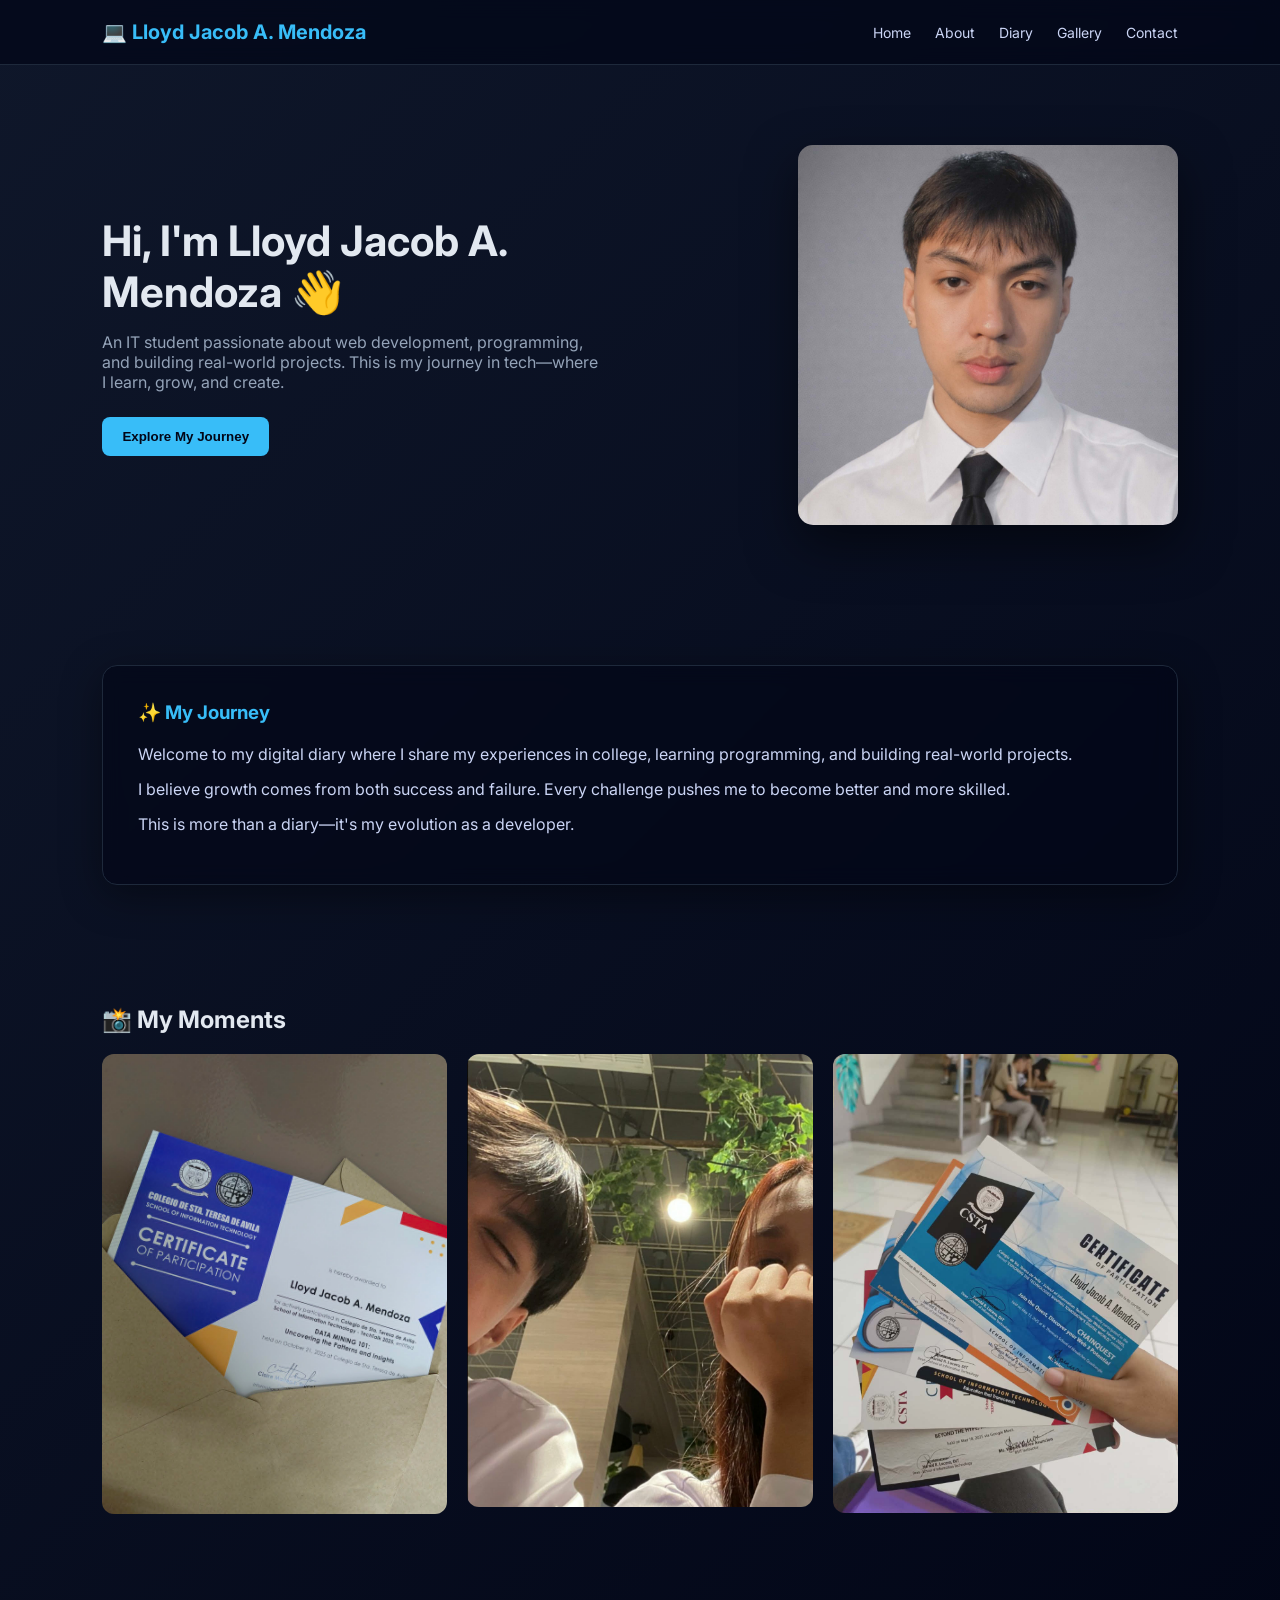
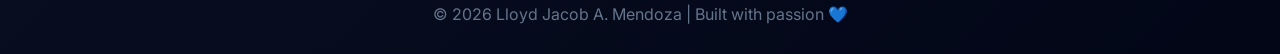
==== index.html @ c48d17a6 "Add files via upload" ====
<!DOCTYPE html>
<html lang="en">
<head>
<meta charset="UTF-8">
<title>Lloyd Jacob A. Mendoza | Portfolio</title>

<link href="https://fonts.googleapis.com/css2?family=Inter:wght@300;400;600;700&display=swap" rel="stylesheet">

<style>
* {
    margin: 0;
    padding: 0;
    box-sizing: border-box;
}

body {
    font-family: 'Inter', sans-serif;
    background: linear-gradient(135deg, #0f172a, #020617);
    color: #e2e8f0;
}

/* HEADER */
header {
    display: flex;
    justify-content: space-between;
    align-items: center;
    padding: 20px 8%;
    backdrop-filter: blur(10px);
    background: rgba(2,6,23,0.7);
    border-bottom: 1px solid #1e293b;
    position: sticky;
    top: 0;
}

header h1 {
    font-size: 20px;
    color: #38bdf8;
    font-weight: 700;
}

nav a {
    color: #cbd5f5;
    margin-left: 20px;
    text-decoration: none;
    font-size: 14px;
    transition: 0.3s;
}

nav a:hover {
    color: #38bdf8;
}

/* HERO */
.hero {
    display: flex;
    align-items: center;
    justify-content: space-between;
    padding: 80px 8%;
    gap: 40px;
}

.hero-text {
    max-width: 500px;
}

.hero h2 {
    font-size: 42px;
    margin-bottom: 15px;
}

.hero p {
    color: #94a3b8;
    margin-bottom: 25px;
}

.hero button {
    padding: 12px 20px;
    border: none;
    background: #38bdf8;
    color: #020617;
    border-radius: 8px;
    cursor: pointer;
    font-weight: 600;
    transition: 0.3s;
}

.hero button:hover {
    background: #0ea5e9;
}

/* IMAGE */
.hero img {
    width: 380px;
    border-radius: 15px;
    box-shadow: 0 20px 50px rgba(0,0,0,0.5);
}

/* SECTION */
.section {
    padding: 60px 8%;
}

/* CARD */
.card {
    background: rgba(2,6,23,0.6);
    border: 1px solid #1e293b;
    border-radius: 15px;
    padding: 35px;
    box-shadow: 0 10px 40px rgba(0,0,0,0.4);
    backdrop-filter: blur(10px);
}

.card h3 {
    margin-bottom: 20px;
    color: #38bdf8;
}

.card p {
    margin-bottom: 15px;
    color: #cbd5f5;
}

/* GALLERY */
.gallery {
    display: grid;
    grid-template-columns: repeat(auto-fit, minmax(250px, 1fr));
    gap: 20px;
}

.gallery img {
    width: 100%;
    border-radius: 12px;
    transition: 0.3s;
}

.gallery img:hover {
    transform: scale(1.05);
}

/* FOOTER */
footer {
    text-align: center;
    padding: 30px;
    color: #64748b;
}

/* RESPONSIVE */
@media (max-width: 900px) {
    .hero {
        flex-direction: column;
        text-align: center;
    }

    .hero img {
        width: 100%;
        max-width: 300px;
    }
}
</style>
</head>

<body>

<header>
    <h1>💻 Lloyd Jacob A. Mendoza</h1>
    <nav>
        <a href="index.html">Home</a>
        <a href="about.html">About</a>
        <a href="diary.html">Diary</a>
        <a href="galley.html">Gallery</a>
        <a href="contact.html">Contact</a>
    </nav>
</header>

<!-- HERO -->
<section class="hero">
    <div class="hero-text">
        <h2>Hi, I'm Lloyd Jacob A. Mendoza 👋</h2>
        <p>
            An IT student passionate about web development, programming, and building real-world projects.
            This is my journey in tech—where I learn, grow, and create.
        </p>

        <!-- You can change link later -->
        <a href="diary.html">
            <button>Explore My Journey</button>
        </a>
    </div>

    <img src="me1x1.jpg" alt="My Photo">
</section>

<!-- JOURNEY -->
<section class="section">
    <div class="card">
        <h3>✨ My Journey</h3>
        <p>
            Welcome to my digital diary where I share my experiences in college,
            learning programming, and building real-world projects.
        </p>
        <p>
            I believe growth comes from both success and failure. Every challenge
            pushes me to become better and more skilled.
        </p>
        <p>
            This is more than a diary—it's my evolution as a developer.
        </p>
    </div>
</section>

<!-- GALLERY -->
<section class="section">
    <h2 style="margin-bottom:20px;">📸 My Moments</h2>

    <div class="gallery">
        <img src="datamining.jpg">
        <img src="gf2.jpg">
        <img src="5cert.jpg">
    </div>
</section>

<footer>
    © 2026 Lloyd Jacob A. Mendoza | Built with passion 💙
</footer>

</body>
</html>
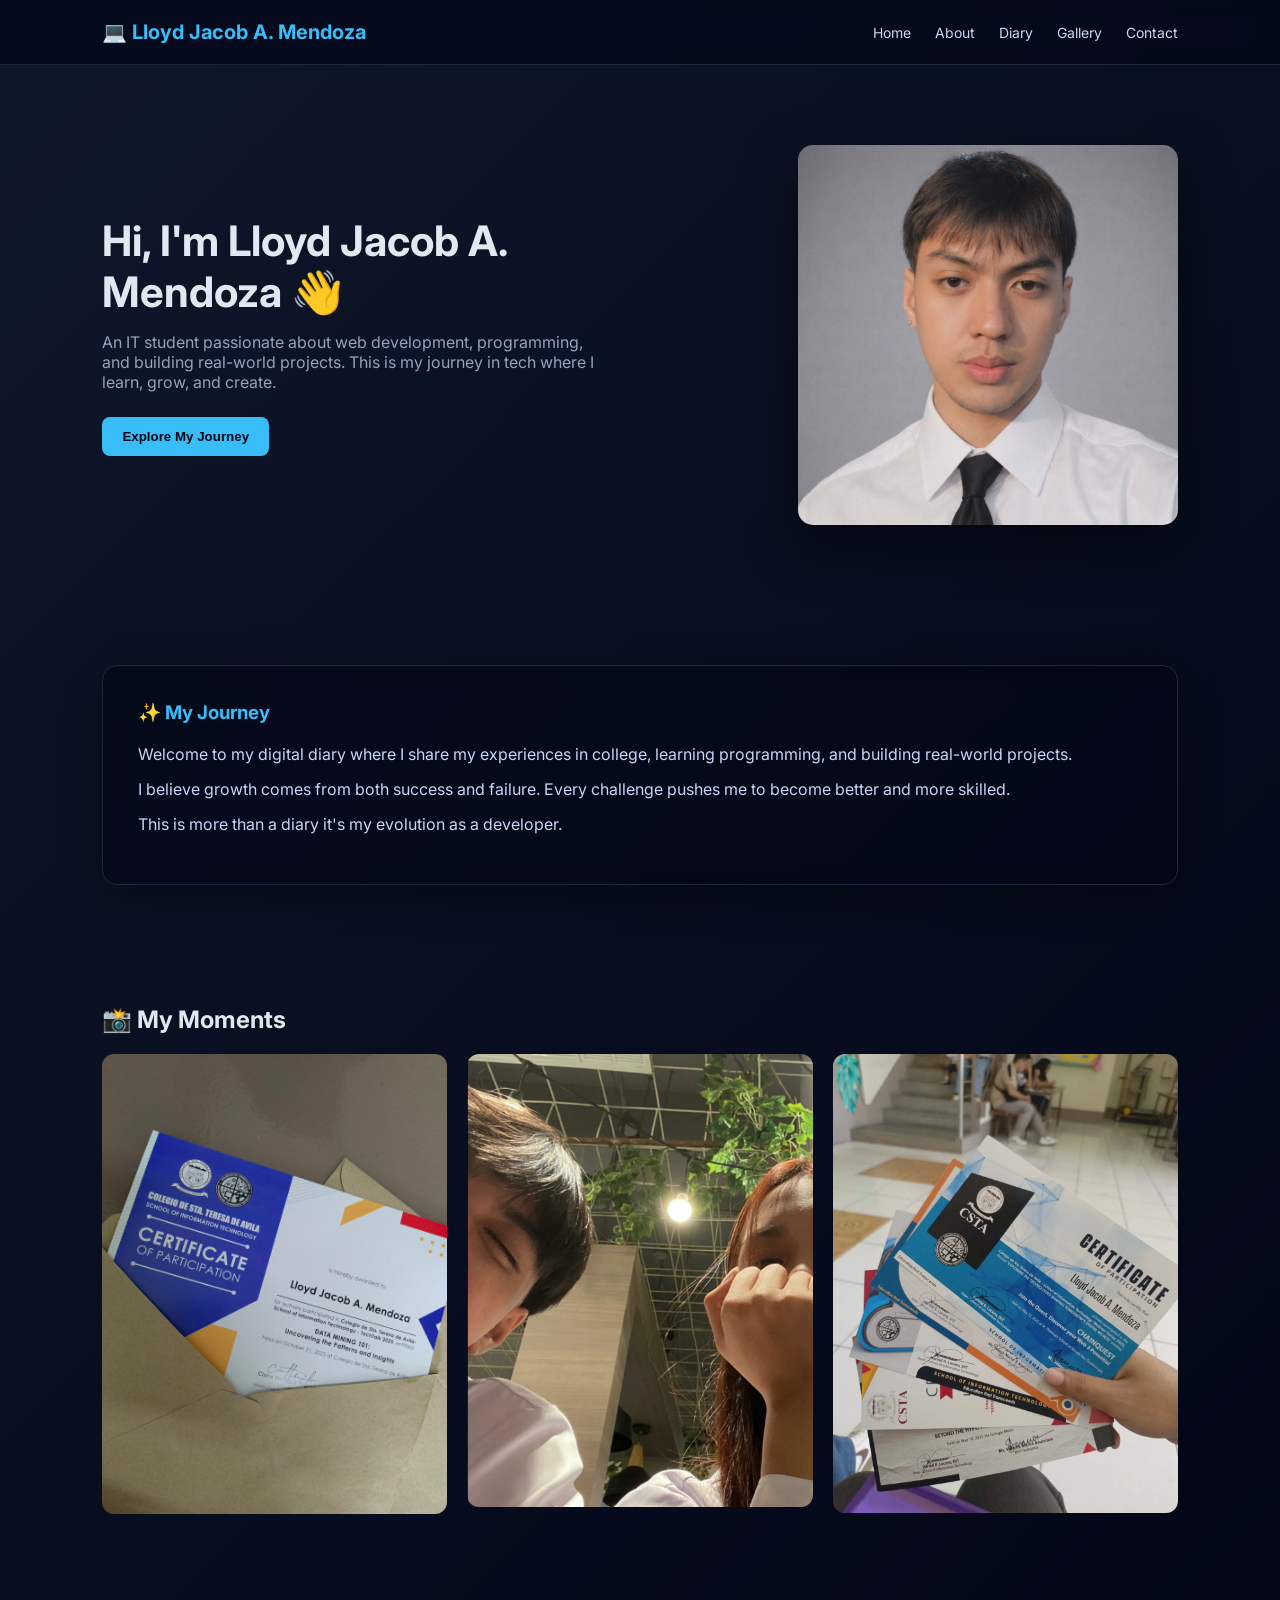
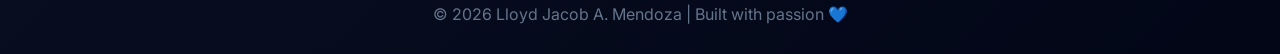
==== commit 456df38a: "index.html" ====
--- a/index.html
+++ b/index.html
@@ -178,7 +178,7 @@
         <h2>Hi, I'm Lloyd Jacob A. Mendoza 👋</h2>
         <p>
             An IT student passionate about web development, programming, and building real-world projects.
-            This is my journey in tech—where I learn, grow, and create.
+            This is my journey in tech where I learn, grow, and create.
         </p>
 
         <!-- You can change link later -->
@@ -203,7 +203,7 @@
             pushes me to become better and more skilled.
         </p>
         <p>
-            This is more than a diary—it's my evolution as a developer.
+            This is more than a diary it's my evolution as a developer.
         </p>
     </div>
 </section>
@@ -224,4 +224,4 @@
 </footer>
 
 </body>
-</html>+</html>
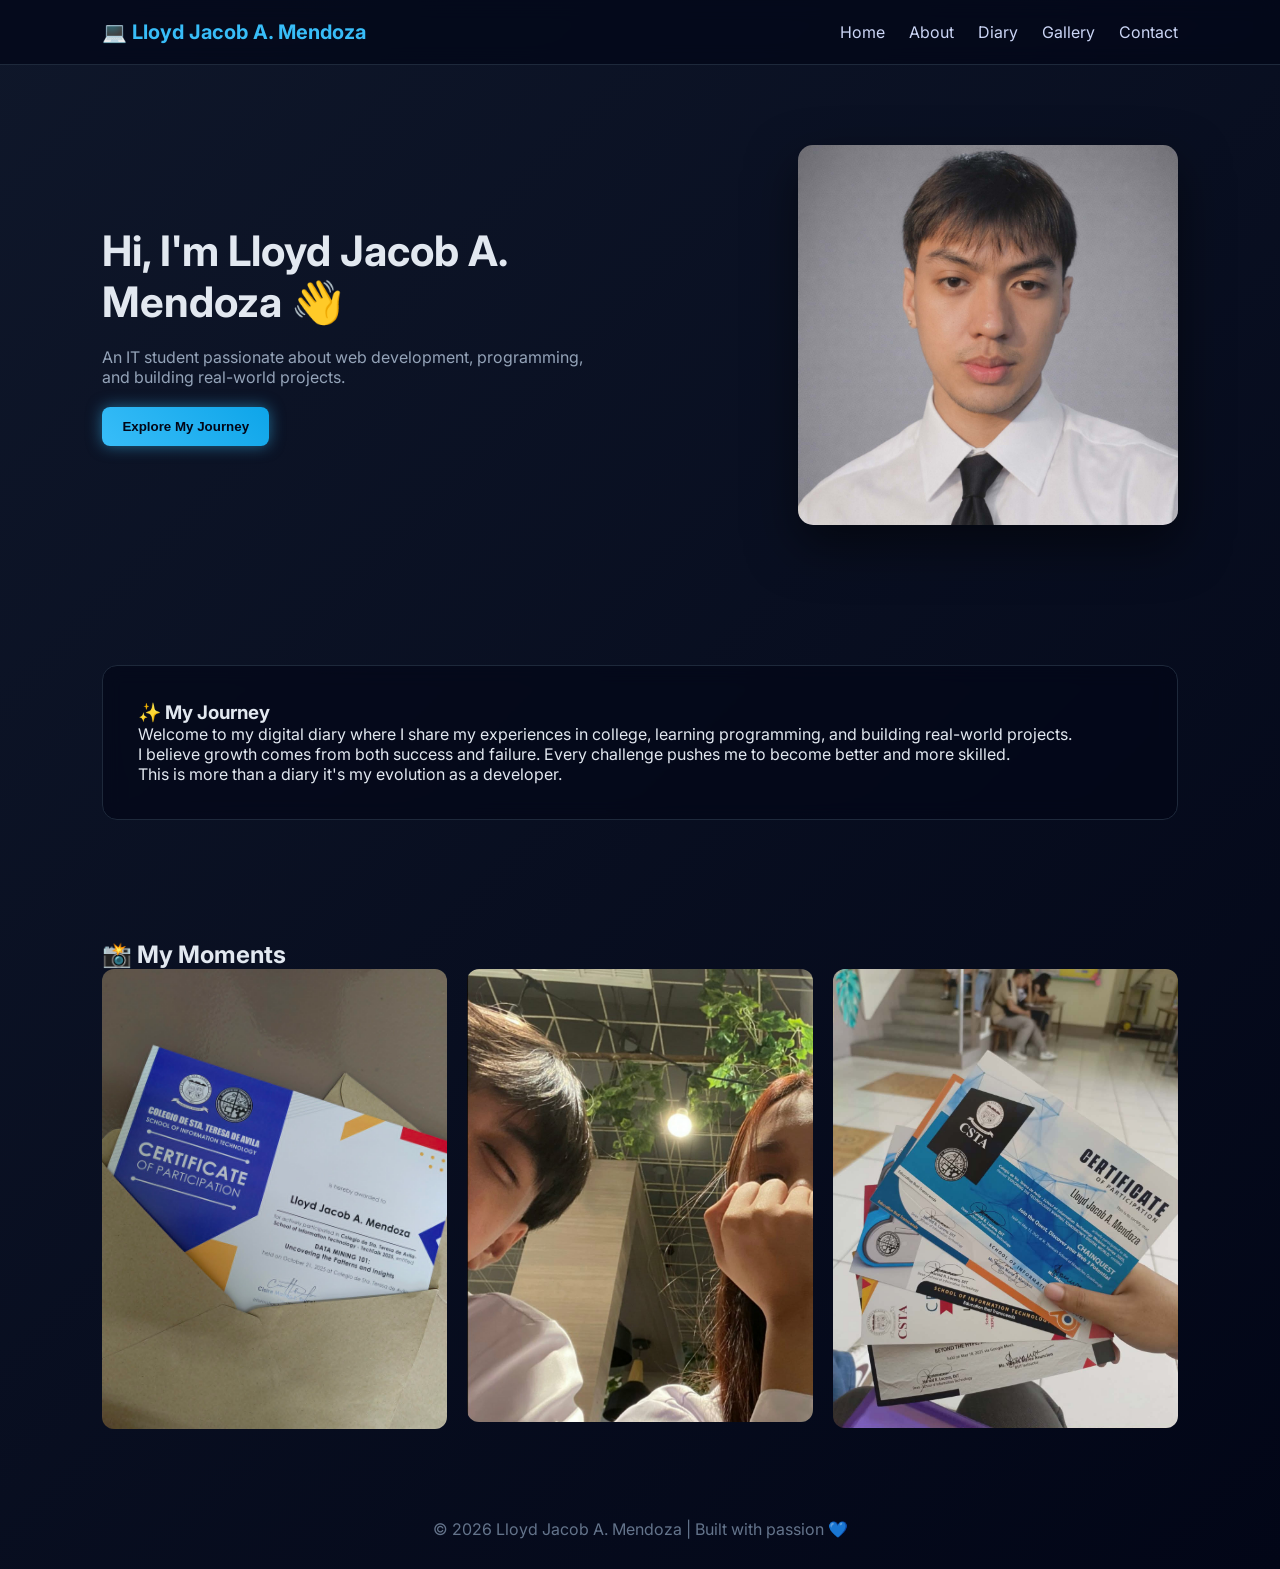
==== commit a0de3751: "index.html" ====
--- a/index.html
+++ b/index.html
@@ -17,6 +17,13 @@
     font-family: 'Inter', sans-serif;
     background: linear-gradient(135deg, #0f172a, #020617);
     color: #e2e8f0;
+
+    opacity: 0;
+    transition: opacity 0.6s ease;
+}
+
+body.show {
+    opacity: 1;
 }
 
 /* HEADER */
@@ -30,24 +37,35 @@
     border-bottom: 1px solid #1e293b;
     position: sticky;
     top: 0;
+    z-index: 100;
 }
 
 header h1 {
     font-size: 20px;
     color: #38bdf8;
-    font-weight: 700;
-}
-
+}
+
+/* NAV */
 nav a {
     color: #cbd5f5;
     margin-left: 20px;
     text-decoration: none;
-    font-size: 14px;
+    position: relative;
+}
+
+nav a::after {
+    content: "";
+    position: absolute;
+    width: 0%;
+    height: 2px;
+    background: #38bdf8;
+    left: 0;
+    bottom: -5px;
     transition: 0.3s;
 }
 
-nav a:hover {
-    color: #38bdf8;
+nav a:hover::after {
+    width: 100%;
 }
 
 /* HERO */
@@ -65,27 +83,28 @@
 
 .hero h2 {
     font-size: 42px;
-    margin-bottom: 15px;
 }
 
 .hero p {
+    margin: 20px 0;
     color: #94a3b8;
-    margin-bottom: 25px;
-}
-
+}
+
+/* BUTTON */
 .hero button {
     padding: 12px 20px;
     border: none;
-    background: #38bdf8;
+    background: linear-gradient(45deg, #38bdf8, #0ea5e9);
     color: #020617;
     border-radius: 8px;
     cursor: pointer;
     font-weight: 600;
     transition: 0.3s;
+    box-shadow: 0 0 15px rgba(56,189,248,0.5);
 }
 
 .hero button:hover {
-    background: #0ea5e9;
+    transform: translateY(-3px) scale(1.05);
 }
 
 /* IMAGE */
@@ -106,18 +125,16 @@
     border: 1px solid #1e293b;
     border-radius: 15px;
     padding: 35px;
-    box-shadow: 0 10px 40px rgba(0,0,0,0.4);
     backdrop-filter: blur(10px);
-}
-
-.card h3 {
-    margin-bottom: 20px;
-    color: #38bdf8;
-}
-
-.card p {
-    margin-bottom: 15px;
-    color: #cbd5f5;
+
+    opacity: 0;
+    transform: translateY(60px);
+    transition: 0.8s ease;
+}
+
+.card.active {
+    opacity: 1;
+    transform: translateY(0);
 }
 
 /* GALLERY */
@@ -130,11 +147,35 @@
 .gallery img {
     width: 100%;
     border-radius: 12px;
-    transition: 0.3s;
+    opacity: 0;
+    transform: scale(0.8);
+    transition: 0.6s;
+}
+
+.gallery img.active {
+    opacity: 1;
+    transform: scale(1);
 }
 
 .gallery img:hover {
-    transform: scale(1.05);
+    transform: scale(1.08);
+}
+
+/* TITLE */
+.section h2 {
+    opacity: 0;
+    transform: translateY(30px);
+    transition: 0.6s;
+}
+
+.section h2.active {
+    opacity: 1;
+    transform: translateY(0);
+}
+
+/* PARALLAX */
+.parallax {
+    transition: transform 0.2s linear;
 }
 
 /* FOOTER */
@@ -167,7 +208,7 @@
         <a href="index.html">Home</a>
         <a href="about.html">About</a>
         <a href="diary.html">Diary</a>
-        <a href="galley.html">Gallery</a>
+        <a href="gallery.html">Gallery</a>
         <a href="contact.html">Contact</a>
     </nav>
 </header>
@@ -178,19 +219,17 @@
         <h2>Hi, I'm Lloyd Jacob A. Mendoza 👋</h2>
         <p>
             An IT student passionate about web development, programming, and building real-world projects.
-            This is my journey in tech where I learn, grow, and create.
-        </p>
-
-        <!-- You can change link later -->
+        </p>
+
         <a href="diary.html">
             <button>Explore My Journey</button>
         </a>
     </div>
 
-    <img src="me1x1.jpg" alt="My Photo">
+    <img src="me1x1.jpg" class="parallax">
 </section>
 
-<!-- JOURNEY -->
+<!-- JOURNEY (UNCHANGED) -->
 <section class="section">
     <div class="card">
         <h3>✨ My Journey</h3>
@@ -210,7 +249,7 @@
 
 <!-- GALLERY -->
 <section class="section">
-    <h2 style="margin-bottom:20px;">📸 My Moments</h2>
+    <h2>📸 My Moments</h2>
 
     <div class="gallery">
         <img src="datamining.jpg">
@@ -223,5 +262,36 @@
     © 2026 Lloyd Jacob A. Mendoza | Built with passion 💙
 </footer>
 
+<script>
+// PAGE LOAD
+window.addEventListener("load", () => {
+    document.body.classList.add("show");
+});
+
+// SCROLL REVEAL
+const elements = document.querySelectorAll(".card, .gallery img, .section h2");
+
+const observer = new IntersectionObserver((entries) => {
+    entries.forEach((entry, index) => {
+        if (entry.isIntersecting) {
+            setTimeout(() => {
+                entry.target.classList.add("active");
+            }, index * 150);
+        }
+    });
+}, { threshold: 0.2 });
+
+elements.forEach(el => observer.observe(el));
+
+// PARALLAX
+window.addEventListener("scroll", () => {
+    let scrolled = window.scrollY;
+
+    document.querySelectorAll(".parallax").forEach(el => {
+        el.style.transform = `translateY(${scrolled * 0.2}px)`;
+    });
+});
+</script>
+
 </body>
 </html>
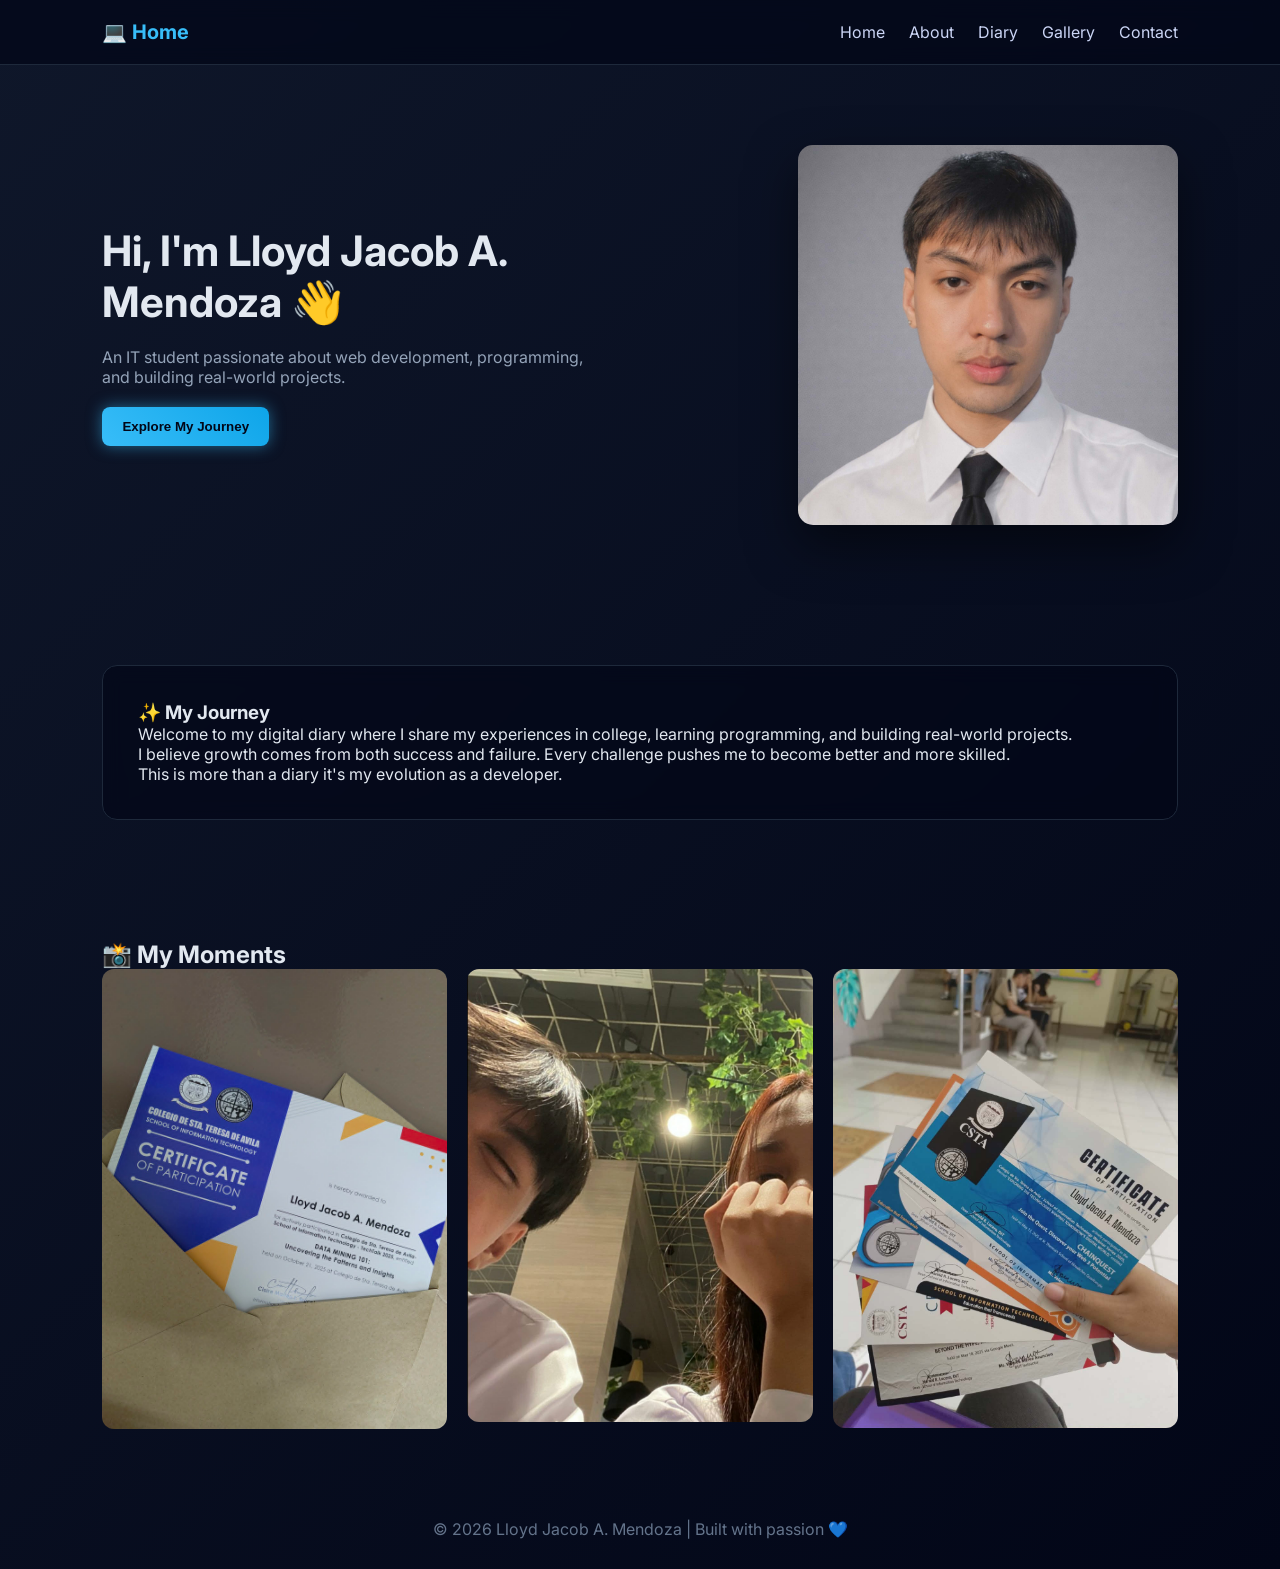
==== commit 7ade1c36: "index.html" ====
--- a/index.html
+++ b/index.html
@@ -203,7 +203,7 @@
 <body>
 
 <header>
-    <h1>💻 Lloyd Jacob A. Mendoza</h1>
+    <h1>💻 Home</h1>
     <nav>
         <a href="index.html">Home</a>
         <a href="about.html">About</a>
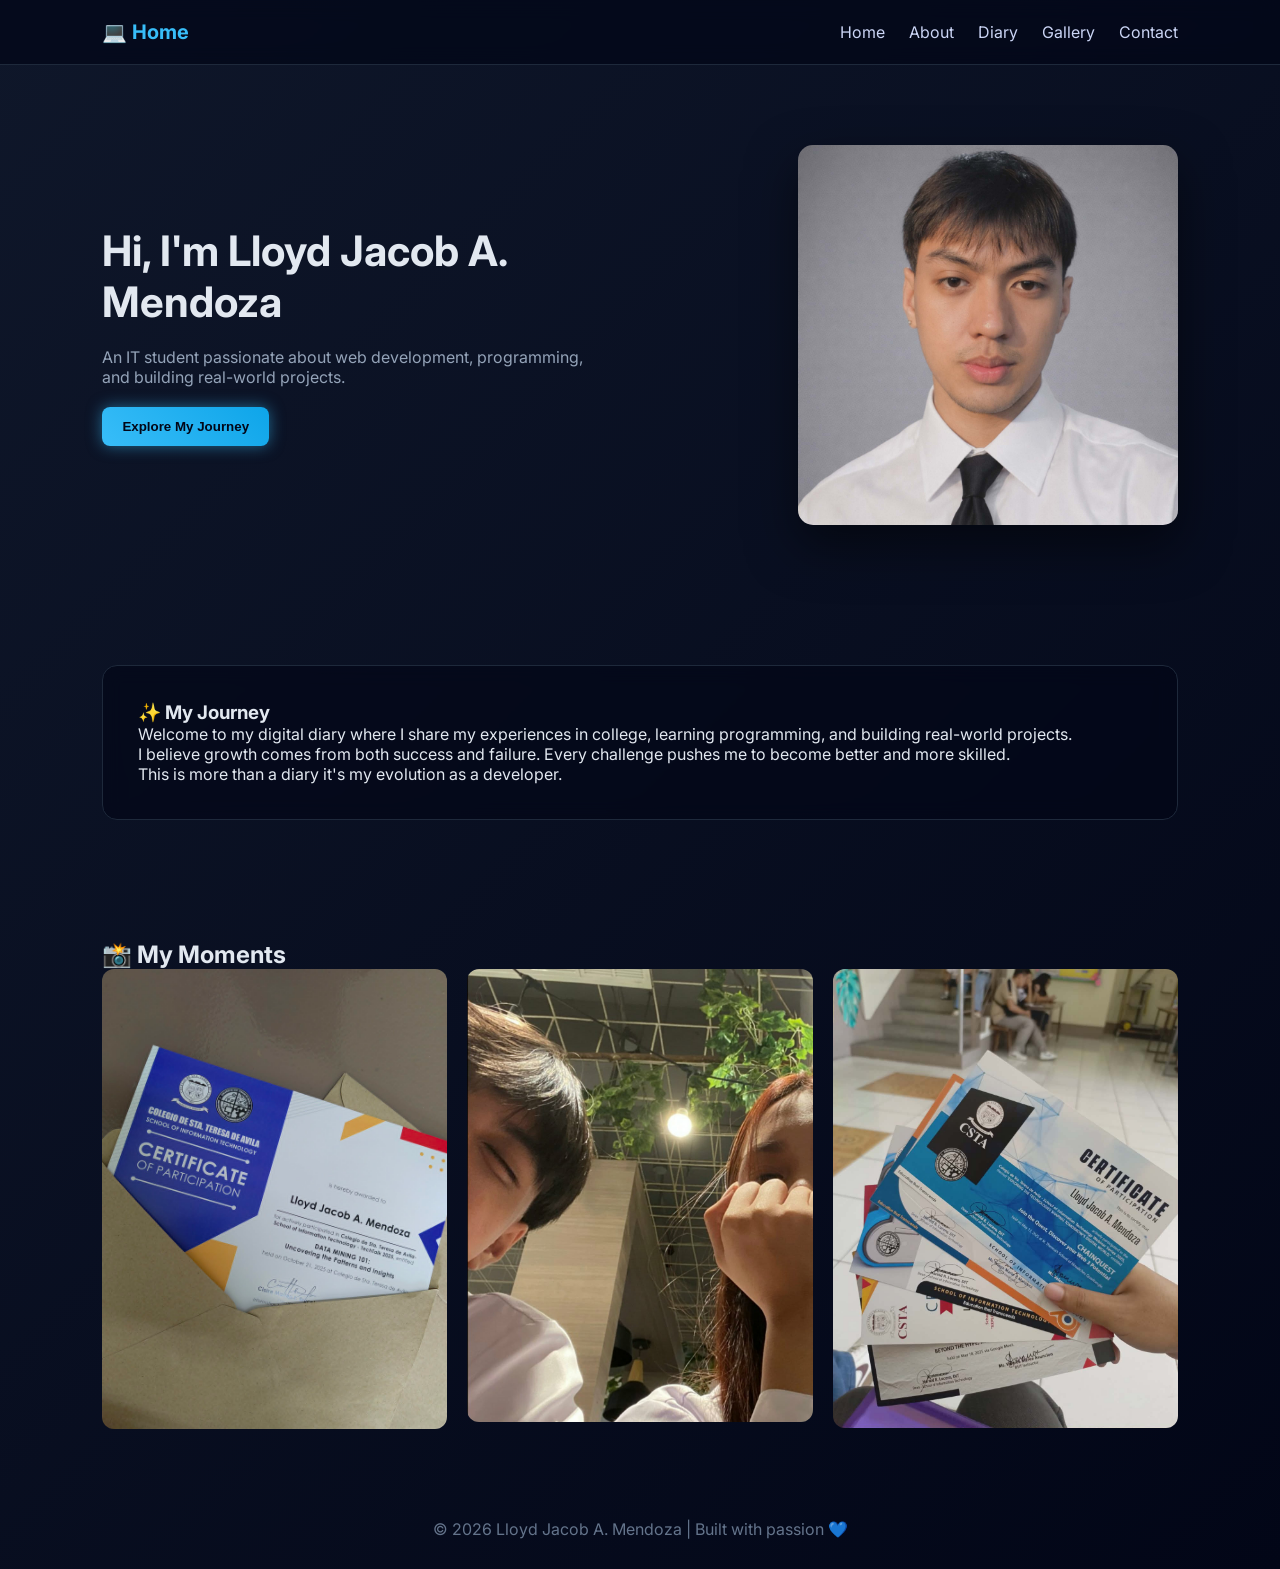
==== commit b73f18b8: "index.html" ====
--- a/index.html
+++ b/index.html
@@ -216,7 +216,7 @@
 <!-- HERO -->
 <section class="hero">
     <div class="hero-text">
-        <h2>Hi, I'm Lloyd Jacob A. Mendoza 👋</h2>
+        <h2>Hi, I'm Lloyd Jacob A. Mendoza </h2>
         <p>
             An IT student passionate about web development, programming, and building real-world projects.
         </p>
@@ -229,7 +229,7 @@
     <img src="me1x1.jpg" class="parallax">
 </section>
 
-<!-- JOURNEY (UNCHANGED) -->
+<!-- JOURNEY -->
 <section class="section">
     <div class="card">
         <h3>✨ My Journey</h3>
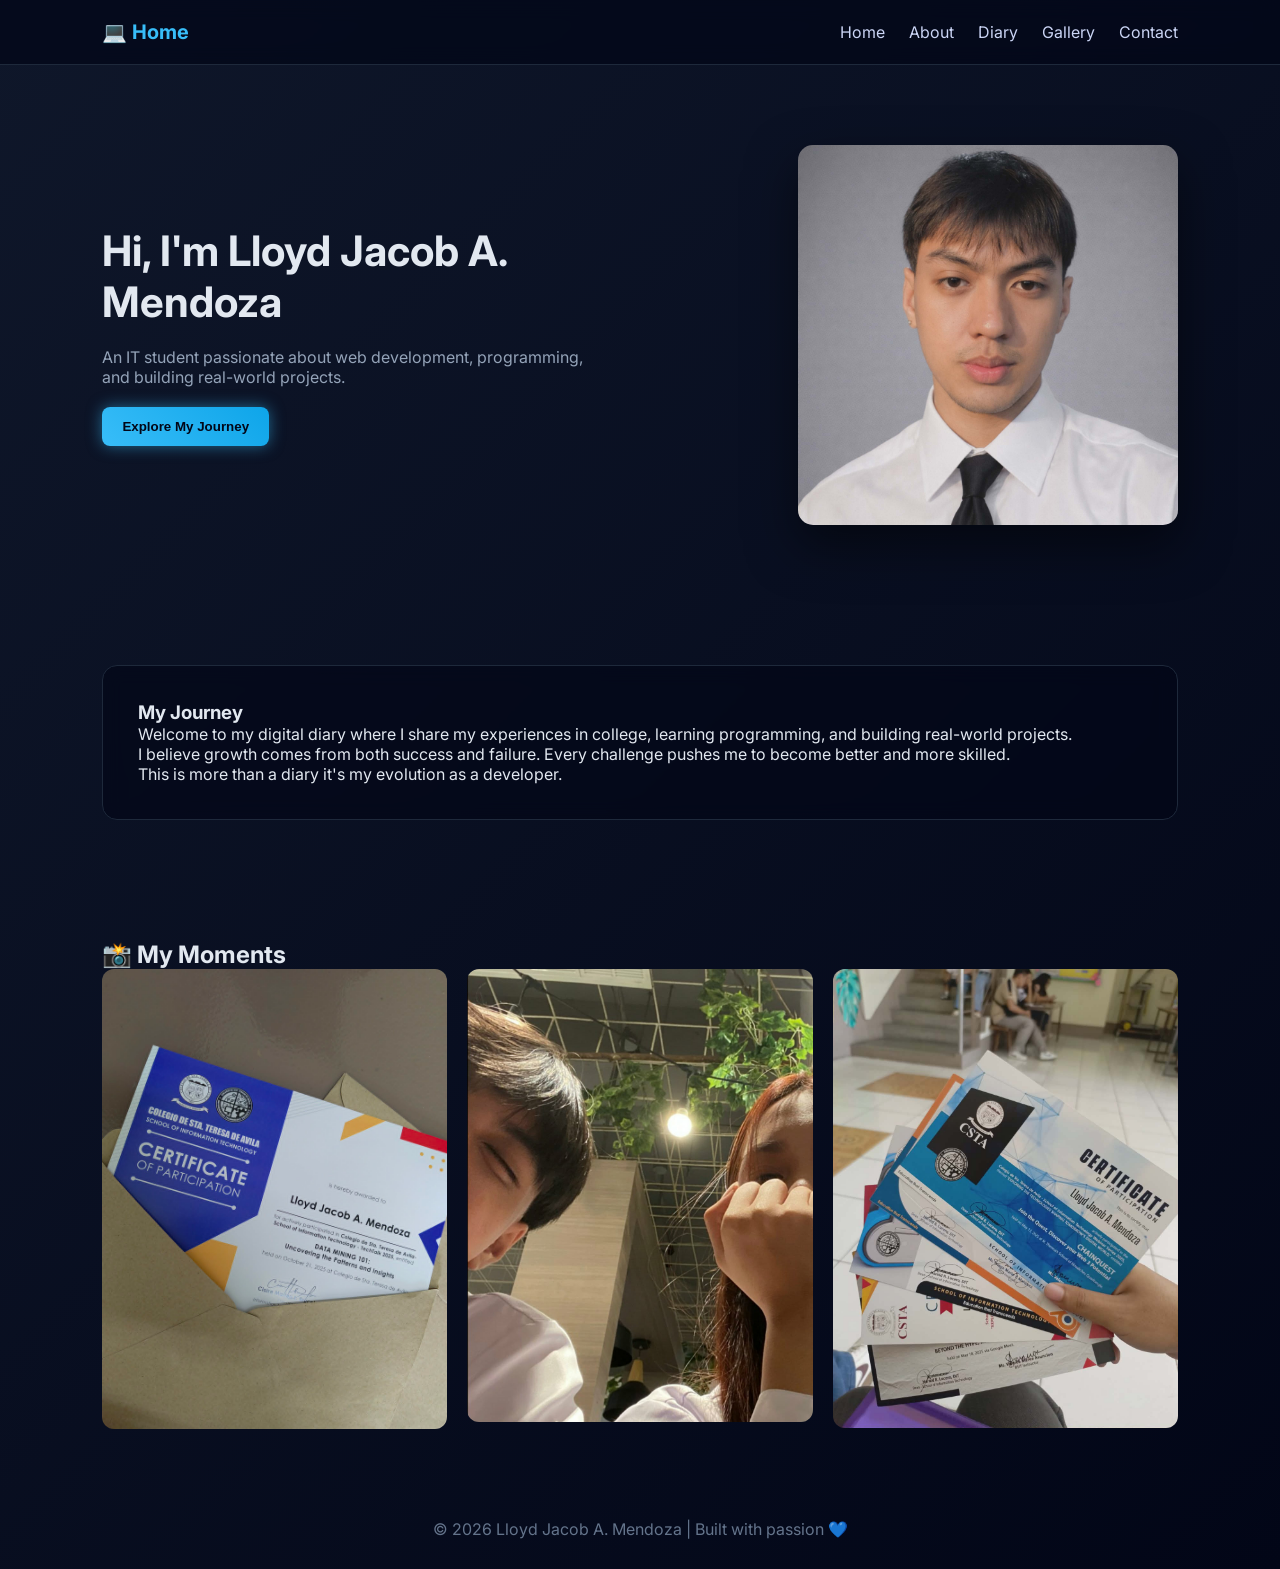
==== commit e499ef3e: "index.html" ====
--- a/index.html
+++ b/index.html
@@ -232,7 +232,7 @@
 <!-- JOURNEY -->
 <section class="section">
     <div class="card">
-        <h3>✨ My Journey</h3>
+        <h3> My Journey</h3>
         <p>
             Welcome to my digital diary where I share my experiences in college,
             learning programming, and building real-world projects.
